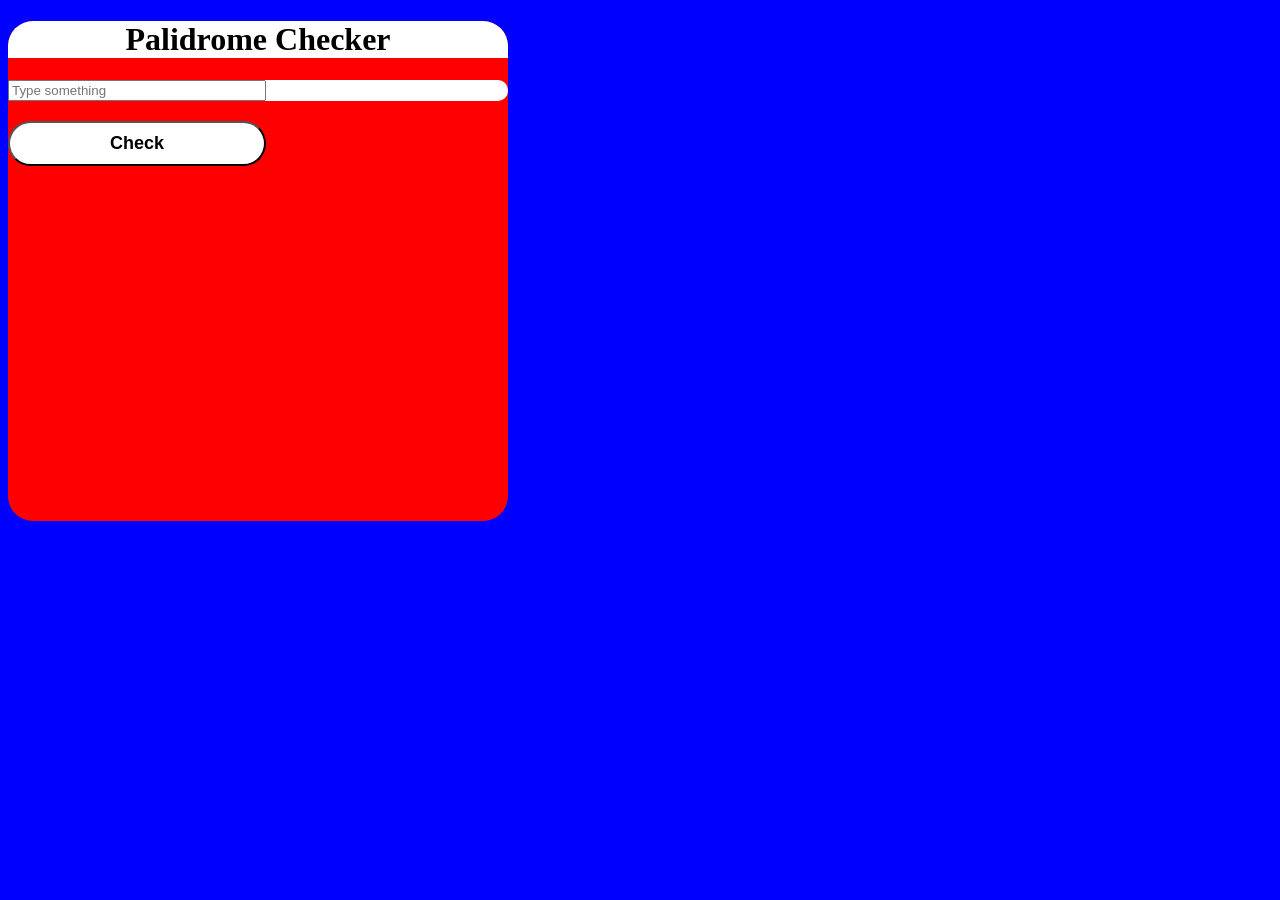
==== palidrome-checker/main.html @ bbebc9df "updated" ====
<!DOCTYPE html>
<html lang="en">

<head>
    <meta charset="UTF-8">
    <meta name="viewport" content="width=device-width, initial-scale=1.0">
    <title>Palidrome Checker</title>
    <link rel="stylesheet" href="style.css">
</head>

<body>
    <div id="container">
        <div class="div">
            <h1>Palidrome Checker</h1>
        </div>
        <div class="value"></div>
        <div class="input-container">
            <input id="input" type="text" placeholder="Type something">
        </div>
        <button id="button">Check</button>
    </div>
    <script src="index.js"></script>
</body>

</html>
---- palidrome-checker/style.css ----
body {
    background-color: blue;
    /* align-items: center; */
}

#container {
    background-color: red;
    max-width: 500px;
    height: 500px;
    border-radius: 25px;
    justify-content: center;
    margin-bottom: 20px;
    box-shadow: 5px, 10px, red;
    
}

.div {
    background-color: white;
    max-width: 500px;
    border-top-right-radius: 25px;
    border-top-left-radius: 25px;
    justify-content: center;
    text-align: center;
}

.input-container {
    display: flex;
    /* flex: 0 0 80%; */
    background-color: white;
    padding: 0;
    /* max-width: 250px; */
    align-self: center;
    border-radius: 10px;
    margin-bottom: 20px;
}

input {
    width: 250px;
}

button {
    background-color: white;
    padding: 10px 100px;
    border-radius: 25px;
    margin-bottom: 20px;
    font-weight: 800;
    font-size: large;
}
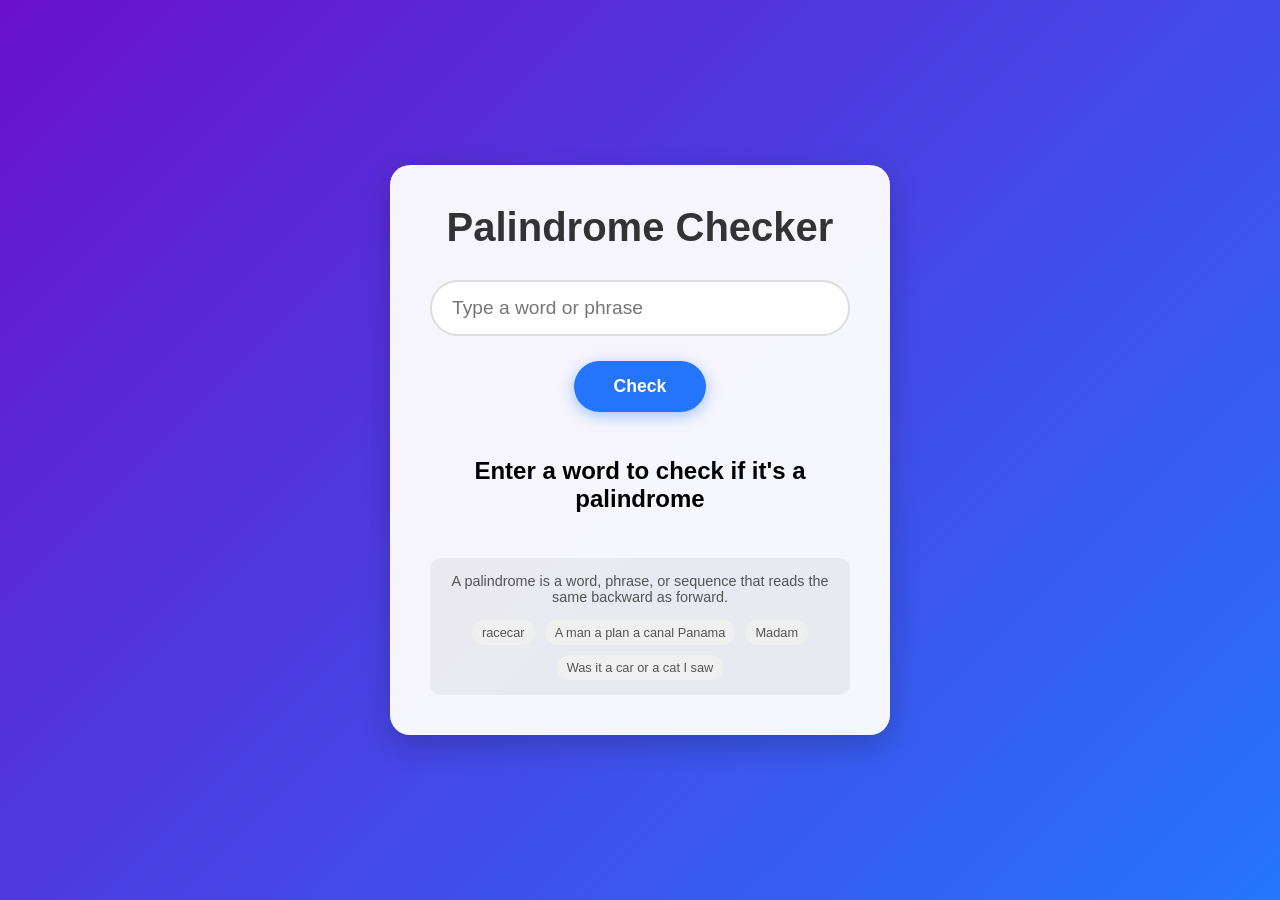
==== commit deea6382: "Modified To Do List and deleted some irrelevant files" ====
--- a/palidrome-checker/main.html
+++ b/palidrome-checker/main.html
@@ -6,20 +6,32 @@
     <meta name="viewport" content="width=device-width, initial-scale=1.0">
     <title>Palidrome Checker</title>
     <link rel="stylesheet" href="style.css">
+    <script src="index.js" defer></script>
 </head>
 
 <body>
     <div id="container">
         <div class="div">
-            <h1>Palidrome Checker</h1>
+            <h1>Palindrome Checker</h1>
         </div>
-        <div class="value"></div>
         <div class="input-container">
-            <input id="input" type="text" placeholder="Type something">
+            <input id="input" type="text" placeholder="Type a word or phrase">
         </div>
         <button id="button">Check</button>
+        <div class="value" id="result">
+            Enter a word to check if it's a palindrome
+        </div>
+        <div class="info">
+            <p>A palindrome is a word, phrase, or sequence that reads the same backward as forward.</p>
+            <div class="examples">
+                <div class="example" onclick="fillExample('racecar')">racecar</div>
+                <div class="example" onclick="fillExample('A man a plan a canal Panama')">A man a plan a canal Panama</div>
+                <div class="example" onclick="fillExample('Madam')">Madam</div>
+                <div class="example" onclick="fillExample('Was it a car or a cat I saw')">Was it a car or a cat I saw</div>
+            </div>
+        </div>
     </div>
-    <script src="index.js"></script>
+
 </body>
 
 </html>
--- a/palidrome-checker/style.css
+++ b/palidrome-checker/style.css
@@ -1,48 +1,143 @@
+* {
+  margin: 0;
+  padding: 0;
+  box-sizing: border-box;
+  font-family: "Segoe UI", Tahoma, Geneva, Verdana, sans-serif;
+}
+
 body {
-    background-color: blue;
-    /* align-items: center; */
+  display: flex;
+  justify-content: center;
+  align-items: center;
+  min-height: 100vh;
+  background: linear-gradient(135deg, #6a11cb 0%, #2575fc 100%);
+  padding: 20px;
 }
 
 #container {
-    background-color: red;
-    max-width: 500px;
-    height: 500px;
-    border-radius: 25px;
-    justify-content: center;
-    margin-bottom: 20px;
-    box-shadow: 5px, 10px, red;
-    
+  background-color: rgba(255, 255, 255, 0.95);
+  border-radius: 20px;
+  box-shadow: 0 10px 30px rgba(0, 0, 0, 0.2);
+  padding: 40px;
+  text-align: center;
+  width: 100%;
+  max-width: 500px;
 }
 
-.div {
-    background-color: white;
-    max-width: 500px;
-    border-top-right-radius: 25px;
-    border-top-left-radius: 25px;
-    justify-content: center;
-    text-align: center;
+h1 {
+  color: #333;
+  margin-bottom: 30px;
+  font-size: 2.5rem;
+  text-align: center;
 }
 
 .input-container {
-    display: flex;
-    /* flex: 0 0 80%; */
-    background-color: white;
-    padding: 0;
-    /* max-width: 250px; */
-    align-self: center;
-    border-radius: 10px;
-    margin-bottom: 20px;
+  margin-bottom: 25px;
 }
 
-input {
-    width: 250px;
+#input {
+  width: 100%;
+  padding: 15px 20px;
+  font-size: 1.2rem;
+  border: 2px solid #ddd;
+  border-radius: 50px;
+  outline: none;
+  transition: all 0.3s ease;
 }
 
-button {
-    background-color: white;
-    padding: 10px 100px;
-    border-radius: 25px;
-    margin-bottom: 20px;
-    font-weight: 800;
-    font-size: large;
-}+#input:focus {
+  border-color: #2575fc;
+  box-shadow: 0 0 10px rgba(37, 117, 252, 0.3);
+}
+
+#button {
+  background-color: #2575fc;
+  color: white;
+  border: none;
+  padding: 15px 40px;
+  font-size: 1.1rem;
+  font-weight: 600;
+  border-radius: 50px;
+  cursor: pointer;
+  transition: all 0.3s ease;
+  box-shadow: 0 4px 15px rgba(37, 117, 252, 0.4);
+  margin-bottom: 30px;
+}
+
+#button:hover {
+  background-color: #1a68e8;
+  transform: translateY(-2px);
+  box-shadow: 0 6px 20px rgba(37, 117, 252, 0.5);
+}
+
+#button:active {
+  transform: translateY(1px);
+}
+
+.value {
+  min-height: 60px;
+  display: flex;
+  align-items: center;
+  justify-content: center;
+  font-size: 1.5rem;
+  font-weight: 600;
+  padding: 15px;
+  border-radius: 10px;
+  transition: all 0.3s ease;
+}
+
+.palindrome {
+  background-color: rgba(76, 175, 80, 0.2);
+  color: #2e7d32;
+  border: 2px solid #4caf50;
+}
+
+.not-palindrome {
+  background-color: rgba(244, 67, 54, 0.2);
+  color: #c62828;
+  border: 2px solid #f44336;
+}
+
+.info {
+  margin-top: 30px;
+  padding: 15px;
+  background-color: rgba(0, 0, 0, 0.05);
+  border-radius: 10px;
+  font-size: 0.9rem;
+  color: #555;
+}
+
+.examples {
+  display: flex;
+  flex-wrap: wrap;
+  justify-content: center;
+  gap: 10px;
+  margin-top: 15px;
+}
+
+.example {
+  background-color: #f0f0f0;
+  padding: 5px 10px;
+  border-radius: 20px;
+  font-size: 0.8rem;
+  cursor: pointer;
+  transition: all 0.2s ease;
+}
+
+.example:hover {
+  background-color: #e0e0e0;
+}
+
+@media (max-width: 500px) {
+  #container {
+    padding: 30px 20px;
+  }
+
+  h1 {
+    font-size: 2rem;
+  }
+
+  #input {
+    font-size: 1rem;
+  }
+}
